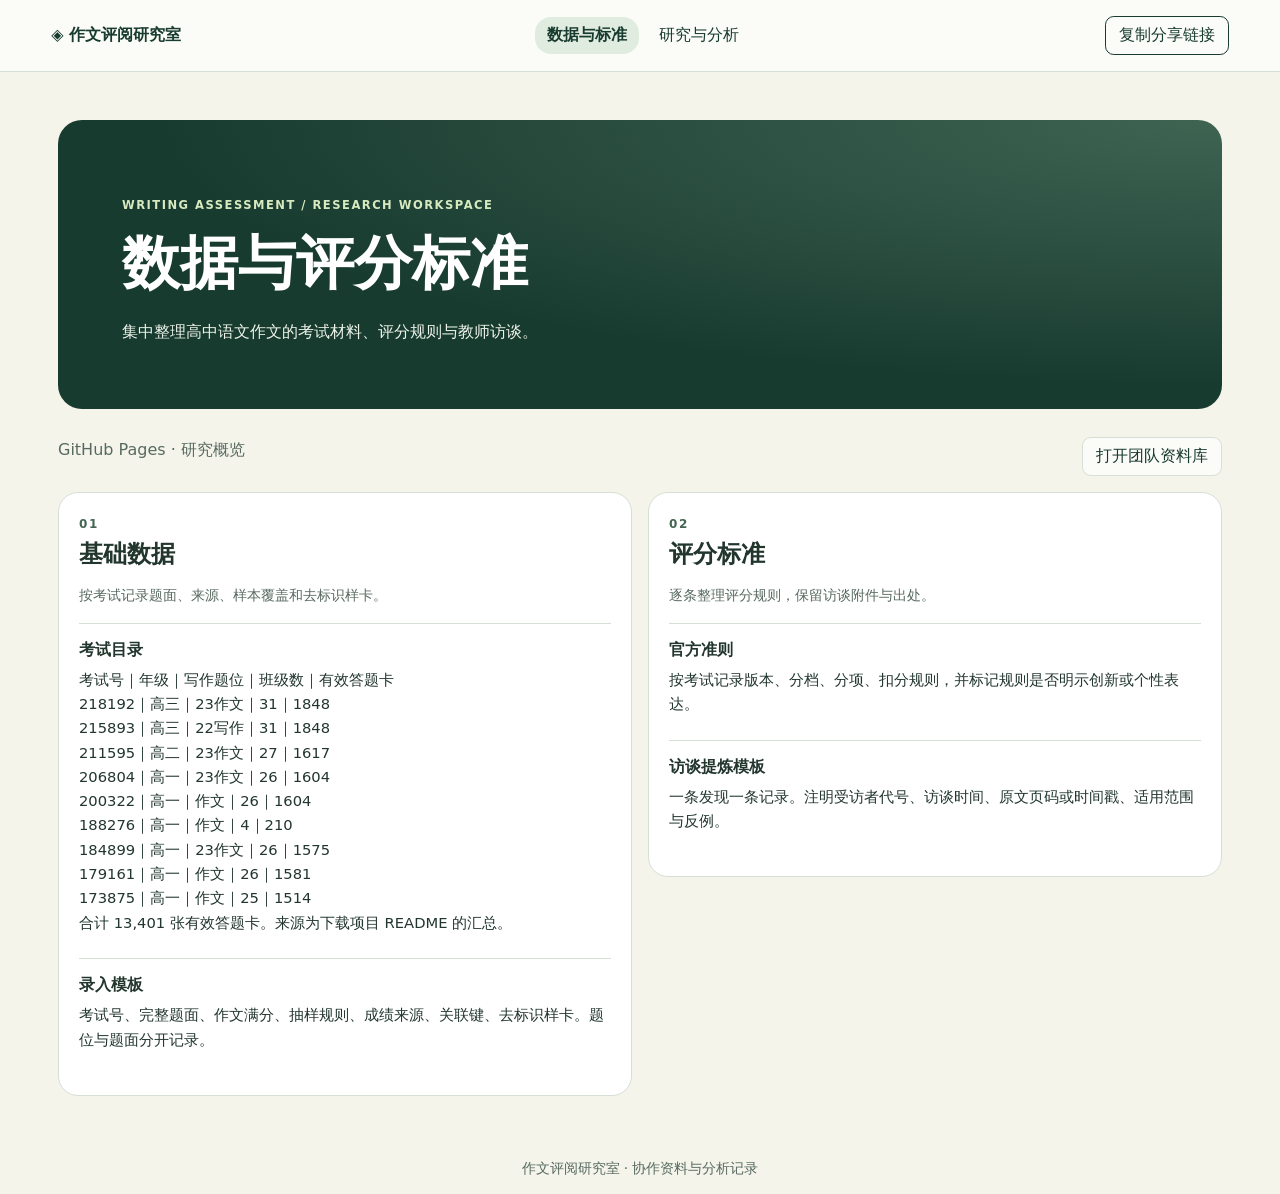
==== docs/index.html @ 1c7b163d "Build essay assessment research workspace" ====
<!doctype html>
<html lang="zh-CN">
<head>
<meta charset="utf-8">
<meta name="viewport" content="width=device-width,initial-scale=1">
<meta name="referrer" content="no-referrer">
<title>数据与评分标准 · 作文评阅研究室</title>
<link rel="stylesheet" href="./style.css">
<script type="module" src="./app.js"></script>
</head>
<body data-page="materials">
<header><a class="brand" href="./">◈ 作文评阅研究室</a>
<nav aria-label="页面导航"><a href="./">数据与标准</a><a href="./analysis.html">研究与分析</a></nav>
<button id="share" class="outline">复制分享链接</button></header>
<main>
<div class="hero"><p class="eyebrow">WRITING ASSESSMENT / RESEARCH WORKSPACE</p>
<h1>数据与评分标准</h1><p id="intro"></p></div>
<div class="toolbar">
<span id="status" role="status">GitHub Pages · 研究概览</span>
<div class="actions" id="github-actions"></div>
</div>
<div id="sections"></div>
</main>
<footer>作文评阅研究室 · 协作资料与分析记录</footer>
</body></html>
---- docs/style.css ----
:root{font-family:"Microsoft YaHei",system-ui,sans-serif;color:#22362e;background:#f4f4eb;--ink:#183b30;--muted:#586a60;--line:#d6dfd5}
*{box-sizing:border-box}body{margin:0}header{display:flex;gap:1rem;align-items:center;justify-content:space-between;padding:1rem max(4vw,1rem);background:#fbfcf7;border-bottom:1px solid var(--line);flex-wrap:wrap}
a{color:var(--ink)}.brand{text-decoration:none;font-weight:800}nav{display:flex;gap:.5rem;flex-wrap:wrap}nav a{padding:.5rem .75rem;text-decoration:none;border-radius:1rem}nav [aria-current]{background:#e1ece0;font-weight:700}
main{max-width:1260px;margin:auto;padding:clamp(1rem,4vw,3rem)}.hero{background:var(--ink);color:#fff;padding:clamp(1.5rem,5vw,4rem);border-radius:1.5rem;background-image:radial-gradient(ellipse at top right,#3f6452,transparent 65%)}
.eyebrow{letter-spacing:.13em;font-size:.72rem;color:#d7e9bf;font-weight:700}h1{font-size:clamp(2rem,5vw,3.6rem);margin:.5rem 0}p{line-height:1.65}#intro{max-width:42rem;color:#edf3e9;margin-bottom:0}
.toolbar{padding:1rem 0;color:var(--muted);display:flex;gap:.75rem;align-items:center;justify-content:space-between;flex-wrap:wrap}
#sections{display:grid;gap:1rem;align-items:start;grid-template-columns:repeat(2,minmax(0,1fr))}body[data-page=analysis] #sections{grid-template-columns:repeat(3,minmax(0,1fr))}
section{background:#fff;border:1px solid var(--line);border-radius:1.25rem;padding:1.25rem;min-width:0}section h2{margin:.35rem 0}.tag{font-size:.75rem;font-weight:700;color:#456552;letter-spacing:.13em}.hint{color:var(--muted);font-size:.9rem}.card{padding:1rem 0;border-top:1px solid var(--line);overflow-wrap:anywhere}.card h3{margin:0;font-size:1rem}.card p{white-space:pre-wrap;margin:.45rem 0;font-size:.92rem}.actions{display:flex;gap:.5rem;flex-wrap:wrap;margin-top:.75rem}
button,input,textarea{font:inherit}button{cursor:pointer;background:var(--ink);color:white;border:1px solid var(--ink);padding:.5rem .8rem;border-radius:.55rem}button:disabled{opacity:.55;cursor:wait}.outline{background:transparent;color:var(--ink)}input,textarea{border:1px solid #9aad9e;border-radius:.4rem;padding:.5rem;max-width:100%}dialog{width:min(36rem,94vw);border:1px solid var(--line);border-radius:1rem;padding:1.5rem;color:inherit}dialog::backdrop{background:#11261f99}label{display:grid;gap:.3rem;margin:.7rem 0}footer{text-align:center;padding:1rem;color:var(--muted);font-size:.85rem}table{width:100%;border-collapse:collapse;font-size:.84rem}th,td{text-align:left;padding:.35rem;border-bottom:1px solid var(--line)}caption{text-align:left;font-weight:bold;margin-bottom:.4rem}
@media(max-width:900px){body[data-page=analysis] #sections{grid-template-columns:1fr}}@media(max-width:650px){#sections{grid-template-columns:1fr}}
.preview{display:block;width:100%;height:auto;margin-top:.85rem;border:1px solid var(--line);border-radius:.6rem}
.github-link{padding:.5rem .8rem;border:1px solid var(--line);border-radius:.55rem;text-decoration:none;background:#fbfcf7}
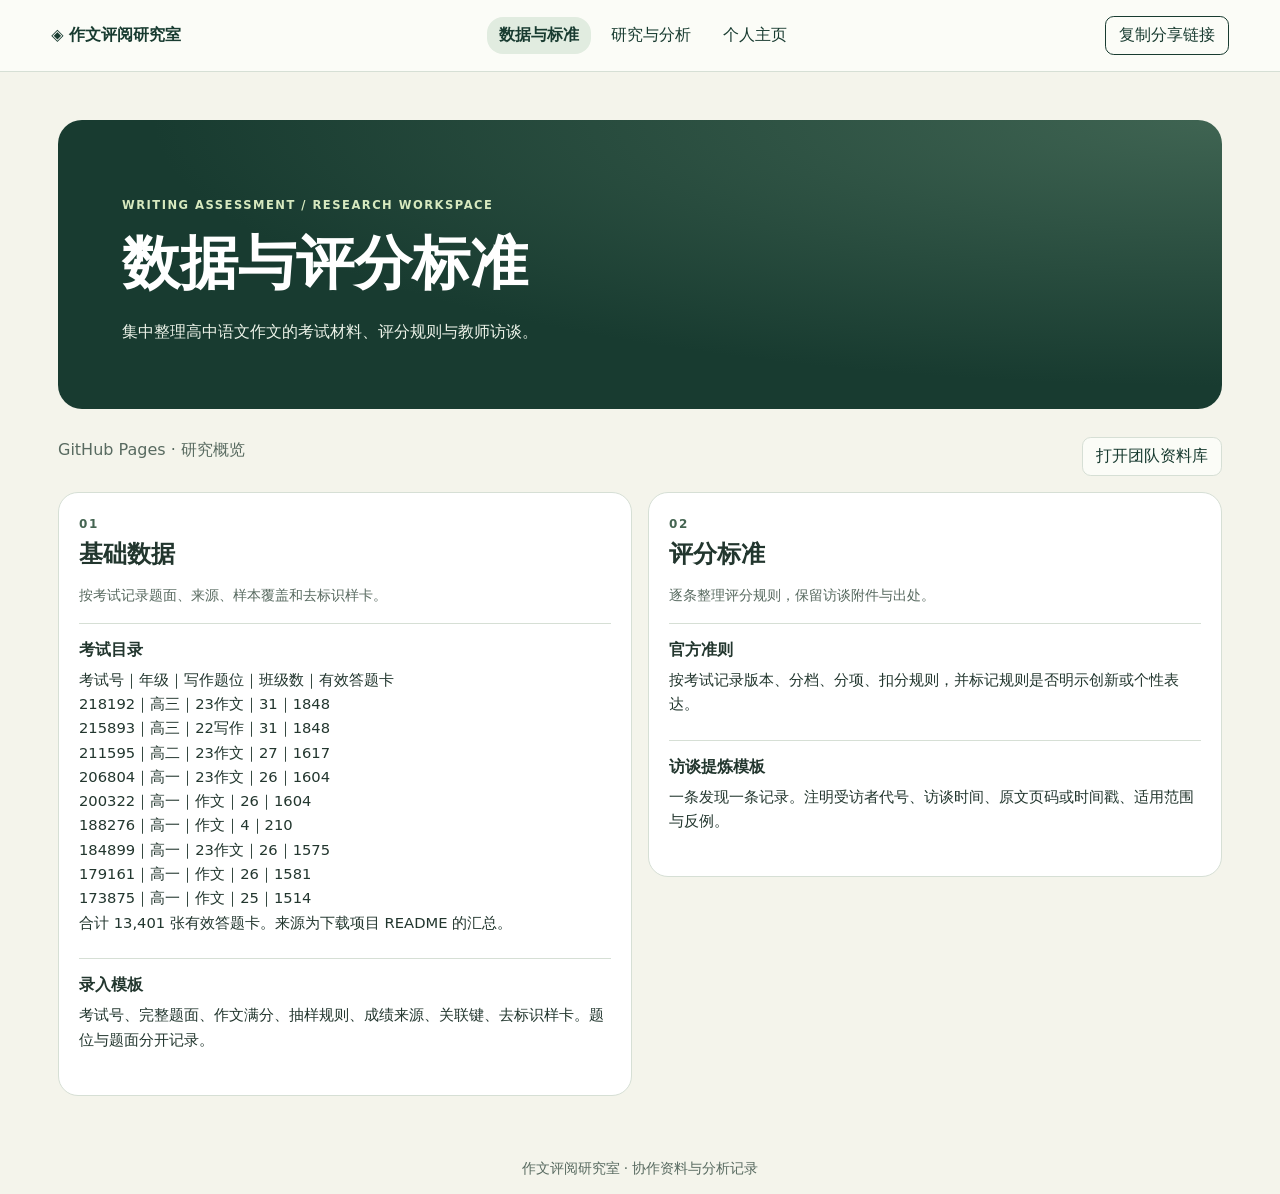
==== commit 325c9431: "Link research pages to the personal homepage" ====
--- a/docs/index.html
+++ b/docs/index.html
@@ -10,7 +10,7 @@
 </head>
 <body data-page="materials">
 <header><a class="brand" href="./">◈ 作文评阅研究室</a>
-<nav aria-label="页面导航"><a href="./">数据与标准</a><a href="./analysis.html">研究与分析</a></nav>
+<nav aria-label="页面导航"><a href="./">数据与标准</a><a href="./analysis.html">研究与分析</a><a href="https://zgdddddd.github.io/">个人主页</a></nav>
 <button id="share" class="outline">复制分享链接</button></header>
 <main>
 <div class="hero"><p class="eyebrow">WRITING ASSESSMENT / RESEARCH WORKSPACE</p>
@@ -23,4 +23,3 @@
 </main>
 <footer>作文评阅研究室 · 协作资料与分析记录</footer>
 </body></html>
-
